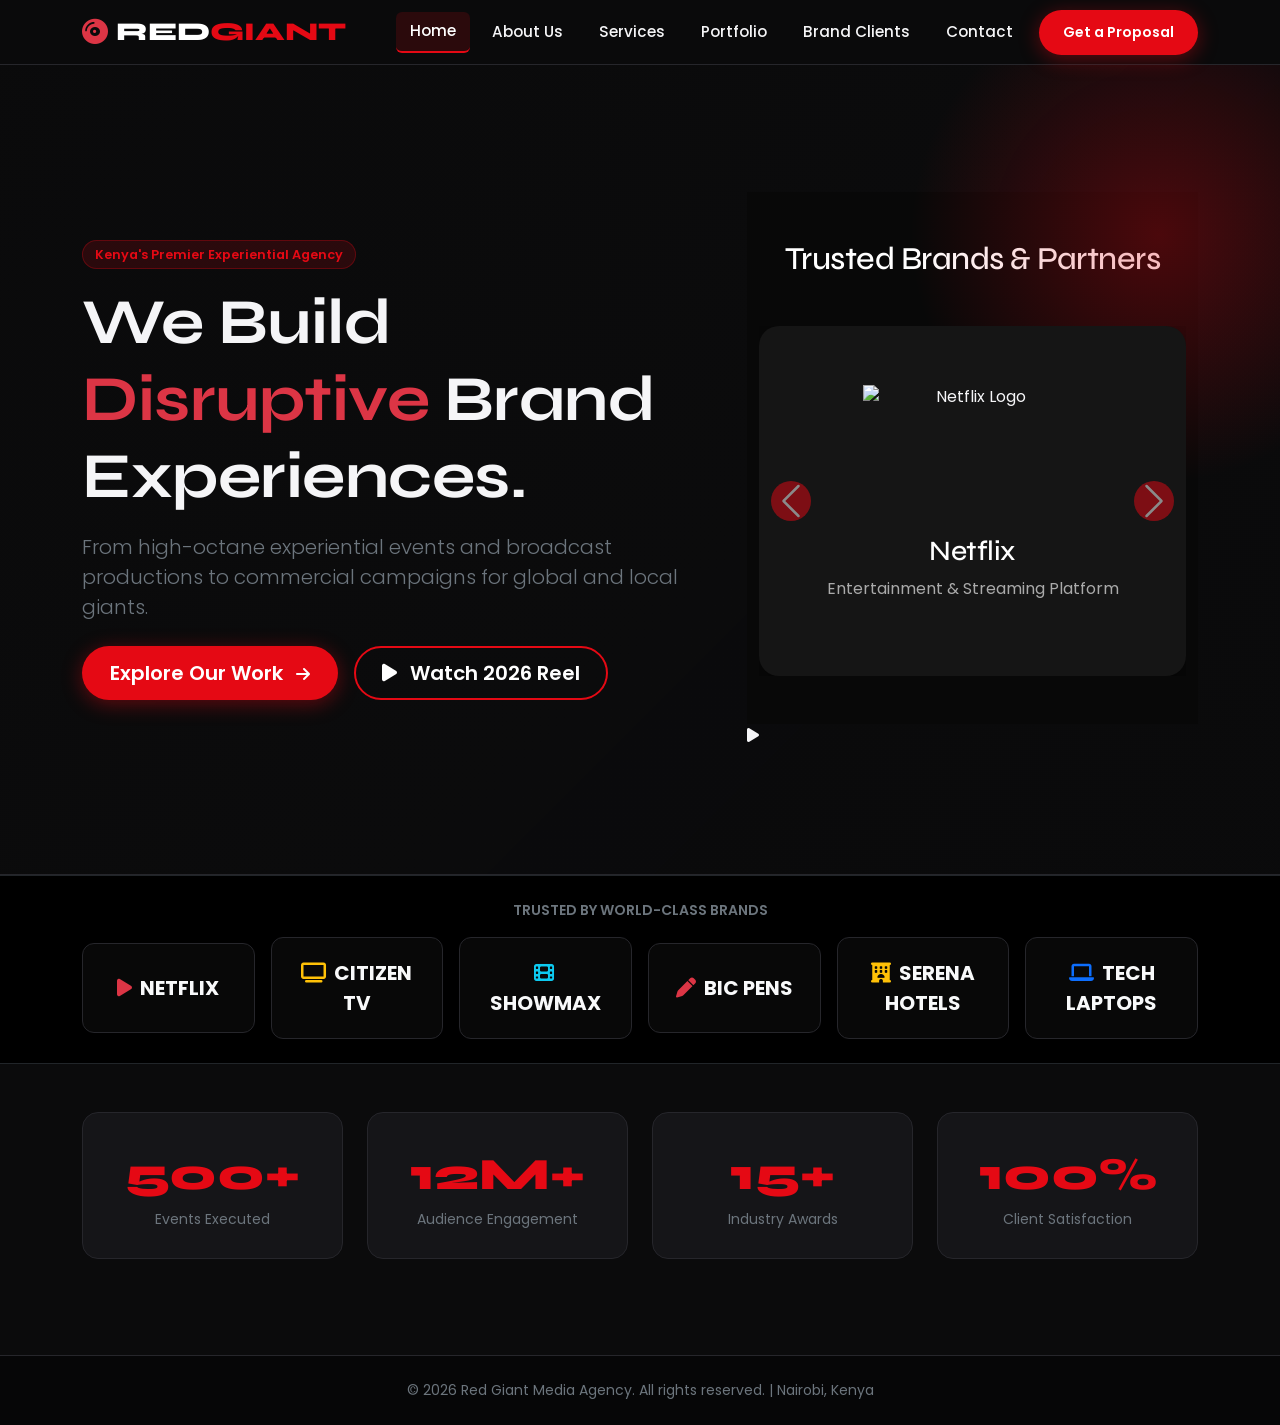
==== index.html @ ad421247 "first commit" ====
<!DOCTYPE html>
<html lang="en">
<head>
  <meta charset="UTF-8">
  <meta name="viewport" content="width=device-width, initial-scale=1.0">
  <title>Red Giant Media Agency | Experiential Marketing & Audio-Visual Production</title>
  
  <!-- Bootstrap 5 CSS -->
  <link href="https://cdn.jsdelivr.net/npm/bootstrap@5.3.2/dist/css/bootstrap.min.css" rel="stylesheet">
  <!-- FontAwesome Icons -->
  <link rel="stylesheet" href="https://cdnjs.cloudflare.com/ajax/libs/font-awesome/6.4.0/css/all.min.css">
  <!-- Google Fonts (Poppins & Syne) -->
  <link href="https://fonts.googleapis.com/css2?family=Poppins:wght@300;400;500;600;700;800&family=Syne:wght@700;800&display=swap" rel="stylesheet">
<link rel="stylesheet" href="style.css">
  
</head>
<body>

  <!-- NAVIGATION BAR -->
  <nav class="navbar navbar-expand-lg sticky-top">
    <div class="container">
      <a class="navbar-brand d-flex align-items-center" onclick="navigateTo('home')">
        <i class="fa-solid fa-compact-disc text-danger me-2 fa-spin-pulse"></i>
        RED <span>GIANT</span>
      </a>
      
      <button class="navbar-toggler text-white border-0" type="button" data-bs-toggle="collapse" data-bs-target="#navMenu">
        <i class="fa-solid fa-bars-staggered text-light fs-3"></i>
      </button>

      <div class="collapse navbar-collapse" id="navMenu">
        <ul class="navbar-nav ms-auto mb-2 mb-lg-0 align-items-lg-center">
          <li class="nav-item"><a class="nav-link active" id="nav-home" onclick="navigateTo('home')">Home</a></li>
          <li class="nav-item"><a class="nav-link" id="nav-about" onclick="navigateTo('about')">About Us</a></li>
          <li class="nav-item"><a class="nav-link" id="nav-services" onclick="navigateTo('services')">Services</a></li>
          <li class="nav-item"><a class="nav-link" id="nav-portfolio" onclick="navigateTo('portfolio')">Portfolio</a></li>
          <li class="nav-item"><a class="nav-link" id="nav-clients" onclick="navigateTo('clients')">Brand Clients</a></li>
          <li class="nav-item"><a class="nav-link" id="nav-contact" onclick="navigateTo('contact')">Contact</a></li>
          <li class="nav-item ms-lg-2 mt-2 mt-lg-0">
            <button class="btn btn-red btn-sm px-4" onclick="navigateTo('contact')">Get a Proposal</button>
          </li>
        </ul>
      </div>
    </div>
  </nav>

  <!-- ========================================================================= -->
  <!-- PAGE 1: HOME / LANDING PAGE -->
  <!-- ========================================================================= -->
  <section id="page-home" class="page-content active">
    <!-- Hero Section -->
    <div class="hero-section">
      <div class="hero-glow"></div>
      <div class="container py-5">
        <div class="row align-items-center gy-5">
          <div class="col-lg-7">
            <span class="brand-badge mb-3 d-inline-block">Kenya's Premier Experiential Agency</span>
            <h1 class="display-3 fw-bold mb-3">We Build <span class="text-danger">Disruptive</span> Brand Experiences.</h1>
            <p class="lead text-secondary mb-4 pe-lg-4">
              From high-octane experiential events and broadcast productions to commercial campaigns for global and local giants.
            </p>
            <div class="d-flex flex-wrap gap-3">
              <button class="btn btn-red btn-lg" onclick="navigateTo('portfolio')">
                Explore Our Work <i class="fa-solid fa-arrow-right ms-2 fs-6"></i>
              </button>
              <button class="btn btn-outline-red btn-lg" onclick="navigateTo('vault')">
                <i class="fa-solid fa-play me-2"></i> Watch 2026 Reel
              </button>
            </div>
          </div>
          
          <div class="col-lg-5">
           
<!-- Trusted Brands Carousel -->

<section class="brands-section py-5">

<div class="container">

<h2 class="text-center text-white mb-5">
Trusted Brands & Partners
</h2>


<div id="brandCarousel" 
class="carousel slide"
data-bs-ride="carousel">


<div class="carousel-inner">



<!-- Netflix -->

<div class="carousel-item active">


<div class="brand-card">

<img src="https://upload.wikimedia.org/wikipedia/commons/0/08/Netflix_2015_logo.svg"
alt="Netflix Logo">


<h4>
Netflix
</h4>


<p>
Entertainment & Streaming Platform
</p>


</div>


</div>





<!-- Citizen TV -->

<div class="carousel-item">


<div class="brand-card">


<img src="images/citizen.jpg"
alt="Citizen TV Logo">


<h4>
Citizen TV
</h4>


<p>
Kenya's Leading Television Network
</p>


</div>


</div>





<!-- BIC -->


<div class="carousel-item">


<div class="brand-card">


<img src="images/bic pen.jpg"
alt="BIC Pens Logo">


<h4>
BIC Pens
</h4>


<p>
Writing Instruments & Innovation
</p>


</div>


</div>






<!-- Serena Hotels -->


<div class="carousel-item">


<div class="brand-card">


<img src="images/serena hotel.jpg"
alt="Serena Hotels">


<h4>
Serena Hotels
</h4>


<p>
Luxury Hospitality Experience
</p>


</div>


</div>






<!-- Showmax -->


<div class="carousel-item">


<div class="brand-card">


<img src="images/showmax.jpg"
alt="Showmax Logo">


<h4>
Showmax
</h4>


<p>
Streaming Entertainment Service
</p>


</div>


</div>







<!-- Tech Laptop -->


<div class="carousel-item">


<div class="brand-card">


<img src="https://images.unsplash.com/photo-1496181133206-80ce9b88a853?w=800"
alt="Technology Laptop">


<h4>
Tech Laptops
</h4>


<p>
Modern Computing Solutions
</p>


</div>


</div>



</div>





<!-- Controls -->


<button class="carousel-control-prev"
type="button"
data-bs-target="#brandCarousel"
data-bs-slide="prev">


<span class="carousel-control-prev-icon"></span>

</button>



<button class="carousel-control-next"
type="button"
data-bs-target="#brandCarousel"
data-bs-slide="next">


<span class="carousel-control-next-icon"></span>

</button>



</div>


</div>


</section>

             
                <i class="fa-solid fa-play"></i>
              </div>
            </div>
          </div>
        </div>
      </div>
    </div>

    <!-- Client Ticker -->
    <div class="py-4 border-bottom border-top border-dark bg-black">
      <div class="container text-center">
        <p class="text-uppercase small text-secondary fw-semibold mb-3">Trusted by World-Class Brands</p>
        <div class="row row-cols-2 row-cols-md-3 row-cols-lg-6 g-3 align-items-center">
          <div class="col"><div class="brand-logo-card"><strong class="fs-5 text-light"><i class="fa-solid fa-play text-danger me-1"></i> NETFLIX</strong></div></div>
          <div class="col"><div class="brand-logo-card"><strong class="fs-5 text-light"><i class="fa-solid fa-tv text-warning me-1"></i> CITIZEN TV</strong></div></div>
          <div class="col"><div class="brand-logo-card"><strong class="fs-5 text-light"><i class="fa-solid fa-film text-info me-1"></i> SHOWMAX</strong></div></div>
          <div class="col"><div class="brand-logo-card"><strong class="fs-5 text-light"><i class="fa-solid fa-pen text-danger me-1"></i> BIC PENS</strong></div></div>
          <div class="col"><div class="brand-logo-card"><strong class="fs-5 text-light"><i class="fa-solid fa-hotel text-warning me-1"></i> SERENA HOTELS</strong></div></div>
          <div class="col"><div class="brand-logo-card"><strong class="fs-5 text-light"><i class="fa-solid fa-laptop text-primary me-1"></i> TECH LAPTOPS</strong></div></div>
        </div>
      </div>
    </div>

    <!-- Stats & Highlight -->
    <div class="container py-5">
      <div class="row g-4 text-center">
        <div class="col-6 col-md-3">
          <div class="custom-card">
            <div class="stat-number">500+</div>
            <div class="text-secondary small">Events Executed</div>
          </div>
        </div>
        <div class="col-6 col-md-3">
          <div class="custom-card">
            <div class="stat-number">12M+</div>
            <div class="text-secondary small">Audience Engagement</div>
          </div>
        </div>
        <div class="col-6 col-md-3">
          <div class="custom-card">
            <div class="stat-number">15+</div>
            <div class="text-secondary small">Industry Awards</div>
          </div>
        </div>
        <div class="col-6 col-md-3">
          <div class="custom-card">
            <div class="stat-number">100%</div>
            <div class="text-secondary small">Client Satisfaction</div>
          </div>
        </div>
      </div>
    </div>
  </section>

  <!-- ========================================================================= -->
  <!-- PAGE 2: ABOUT US -->
  <!-- ========================================================================= -->
  <section id="page-about" class="page-content container py-5">
    <div class="row mb-5 align-items-center">
      <div class="col-lg-6">
        <span class="brand-badge mb-2">Our Identity</span>
        <h2 class="display-5 fw-bold mb-3">Redefining Media & Experiential Marketing</h2>
        <p class="text-secondary">
          Red Giant Media Agency is Nairobi's premier full-service experiential, audio-visual, and brand engagement powerhouse. Founded on raw creativity and technical perfection, we bring corporate visions to life through memorable events, award-winning video production, and high-conversion activations.
        </p>
        <p class="text-secondary">
          We pride ourselves on culture-centric storytelling, cutting-edge gear, and an unmatched execution record across East Africa and beyond.
        </p>
      </div>
      <div class="col-lg-6">
        <div class="card-img-wrapper shadow-lg">
          <img src="https://images.unsplash.com/photo-1531482615713-2afd69097998?q=80&w=1200&auto=format&fit=crop" alt="Red Giant Team Strategy Session">
        </div>
      </div>
    </div>

    <!-- Leadership Team -->
    <div class="mb-5">
      <h3 class="fw-bold mb-4 text-center">Creative Leadership</h3>
      <div class="row g-4">
        <div class="col-md-4">
          <div class="custom-card text-center">
            <div class="card-img-wrapper mb-3" style="aspect-ratio:1/1;">
              <img src="https://images.unsplash.com/photo-1573496359142-b8d87734a5a2?q=80&w=800&auto=format&fit=crop" alt="Creative Director">
            </div>
            <h5 class="fw-bold mb-1">Amina Ochieng</h5>
            <p class="text-danger small mb-2">Managing & Creative Director</p>
            <p class="text-secondary small">12+ years in experiential activations and major media strategy across Africa.</p>
          </div>
        </div>
        <div class="col-md-4">
          <div class="custom-card text-center">
            <div class="card-img-wrapper mb-3" style="aspect-ratio:1/1;">
              <img src="https://images.unsplash.com/photo-1507003211169-0a1dd7228f2d?q=80&w=800&auto=format&fit=crop" alt="Head of Production">
            </div>
            <h5 class="fw-bold mb-1">Kwame Mensah</h5>
            <p class="text-danger small mb-2">Head of Audio-Visual Production</p>
            <p class="text-secondary small">Award-winning Director of Photography specializing in commercials and TV series.</p>
          </div>
        </div>
        <div class="col-md-4">
          <div class="custom-card text-center">
            <div class="card-img-wrapper mb-3" style="aspect-ratio:1/1;">
              <img src="https://images.unsplash.com/photo-1580894732413-a70d2a80cf3b?q=80&w=800&auto=format&fit=crop" alt="Events Operations Lead">
            </div>
            <h5 class="fw-bold mb-1">Zuri Kamau</h5>
            <p class="text-danger small mb-2">Experiential & Events Operations Lead</p>
            <p class="text-secondary small">Mastermind behind large-scale stadium expos and high-profile luxury brand galas.</p>
          </div>
        </div>
      </div>
    </div>
  </section>

  <!-- ========================================================================= -->
  <!-- PAGE 3: SERVICES -->
  <!-- ========================================================================= -->
  <section id="page-services" class="page-content container py-5">
    <div class="text-center mb-5">
      <span class="brand-badge mb-2">What We Do Best</span>
      <h2 class="display-5 fw-bold">Our Core Capabilities</h2>
      <p class="text-secondary max-w-600 mx-auto">End-to-end media and marketing solutions tailored for high-stakes brand growth.</p>
    </div>

    <div class="row g-4">
      <div class="col-md-6 col-lg-4">
        <div class="custom-card">
          <div class="text-danger fs-1 mb-3"><i class="fa-solid fa-bullhorn"></i></div>
          <h4 class="fw-bold mb-3">Experiential Marketing</h4>
          <p class="text-secondary small">Roadshows, mall pop-ups, bar activations, and disruptive street campaigns that create instant brand lovers.</p>
        </div>
      </div>
      <div class="col-md-6 col-lg-4">
        <div class="custom-card">
          <div class="text-danger fs-1 mb-3"><i class="fa-solid fa-video"></i></div>
          <h4 class="fw-bold mb-3">Film & TV Production</h4>
          <p class="text-secondary small">Full RED 8K camera workflow, aerial drone filming, documentaries, and high-impact TV commercials.</p>
        </div>
      </div>
      <div class="col-md-6 col-lg-4">
        <div class="custom-card">
          <div class="text-danger fs-1 mb-3"><i class="fa-solid fa-calendar-star"></i></div>
          <h4 class="fw-bold mb-3">Corporate Events & Expos</h4>
          <p class="text-secondary small">End-to-end planning, stage design, audiovisual engineering, lighting, and VIP management for summits.</p>
        </div>
      </div>
      <div class="col-md-6 col-lg-4">
        <div class="custom-card">
          <div class="text-danger fs-1 mb-3"><i class="fa-solid fa-laptop-code"></i></div>
          <h4 class="fw-bold mb-3">Tech & Hardware Product Launches</h4>
          <p class="text-secondary small">Keynotes, interactive tech booths, live streaming setup, and demo stations for laptop & consumer electronics brands.</p>
        </div>
      </div>
      <div class="col-md-6 col-lg-4">
        <div class="custom-card">
          <div class="text-danger fs-1 mb-3"><i class="fa-solid fa-hotel"></i></div>
          <h4 class="fw-bold mb-3">Hospitality & Tourism Content</h4>
          <p class="text-secondary small">Cinematic hotel walkthroughs, gourmet culinary video shoots, and lifestyle photography for resort brands.</p>
        </div>
      </div>
      <div class="col-md-6 col-lg-4">
        <div class="custom-card">
          <div class="text-danger fs-1 mb-3"><i class="fa-solid fa-microphone-lines"></i></div>
          <h4 class="fw-bold mb-3">Sound & Podcast Studio</h4>
          <p class="text-secondary small">Acoustically tuned sound stages for podcasts, voiceovers, radio jingles, and broadcast audio mixing.</p>
        </div>
      </div>
    </div>
  </section>

  <!-- ========================================================================= -->
  <!-- PAGE 4: PORTFOLIO & CASE STUDIES -->
  <!-- ========================================================================= -->
  <section id="page-portfolio" class="page-content container py-5">
    <div class="text-center mb-5">
      <span class="brand-badge mb-2">Our Work</span>
      <h2 class="display-5 fw-bold">Featured Case Studies</h2>
      <p class="text-secondary">Selected campaigns produced for market leaders.</p>
    </div>

    <div class="row g-4">
      <div class="col-md-6 col-lg-4">
        <div class="custom-card">
          <div class="card-img-wrapper mb-3">
            <img src="https://images.unsplash.com/photo-1522869635100-9f4c5e86aa37?q=80&w=800&auto=format&fit=crop" alt="Netflix African Original Launch">
          </div>
          <span class="brand-badge mb-2 d-inline-block">Netflix</span>
          <h5 class="fw-bold">African Original Premiere</h5>
          <p class="text-secondary small">Red carpet execution, talent interviews, and experiential fan zone setup in Nairobi.</p>
        </div>
      </div>

      <div class="col-md-6 col-lg-4">
        <div class="custom-card">
          <div class="card-img-wrapper mb-3">
            <img src="https://images.unsplash.com/photo-1598899134739-24c46f58b8c0?q=80&w=800&auto=format&fit=crop" alt="Citizen TV Studio Design">
          </div>
          <span class="brand-badge mb-2 d-inline-block">Citizen TV</span>
          <h5 class="fw-bold">Prime Time Broadcast Production</h5>
          <p class="text-secondary small">Special election coverage AV production setup and lighting design.</p>
        </div>
      </div>

      <div class="col-md-6 col-lg-4">
        <div class="custom-card">
          <div class="card-img-wrapper mb-3">
            <img src="https://images.unsplash.com/photo-1517245386807-bb43f82c33c4?q=80&w=800&auto=format&fit=crop" alt="Showmax Drama Series">
          </div>
          <span class="brand-badge mb-2 d-inline-block">Showmax</span>
          <h5 class="fw-bold">Drama Series Commercial Trailer</h5>
          <p class="text-secondary small">End-to-end filming, sound design, and color grading for streaming launch campaign.</p>
        </div>
      </div>

      <div class="col-md-6 col-lg-4">
        <div class="custom-card">
          <div class="card-img-wrapper mb-3">
            <img src="https://images.unsplash.com/photo-1583485088034-697b5bc54ccd?q=80&w=800&auto=format&fit=crop" alt="BIC Biro Campus Activation">
          </div>
          <span class="brand-badge mb-2 d-inline-block">BIC Biro Pens</span>
          <h5 class="fw-bold">National Campus Tour Activation</h5>
          <p class="text-secondary small">Interactive art contest and experiential roadshow across 15 university campuses.</p>
        </div>
      </div>

      <div class="col-md-6 col-lg-4">
        <div class="custom-card">
          <div class="card-img-wrapper mb-3">
            <img src="https://images.unsplash.com/photo-1566073771259-6a8506099945?q=80&w=800&auto=format&fit=crop" alt="Grand Hotel Launch">
          </div>
          <span class="brand-badge mb-2 d-inline-block">Serena & Luxury Hotels</span>
          <h5 class="fw-bold">Resort & Culinary Showcase</h5>
          <p class="text-secondary small">High-end video commercial and VR hotel walk-through for international tour guests.</p>
        </div>
      </div>

      <div class="col-md-6 col-lg-4">
        <div class="custom-card">
          <div class="card-img-wrapper mb-3">
            <img src="https://images.unsplash.com/photo-1525547719571-a2d4ac8945e2?q=80&w=800&auto=format&fit=crop" alt="Laptop Brand Launch">
          </div>
          <span class="brand-badge mb-2 d-inline-block">Pro Laptop Series</span>
          <h5 class="fw-bold">Next-Gen Laptop Launch Expo</h5>
          <p class="text-secondary small">Product unveiling keynote, creator interactive station, and influencer media campaign.</p>
        </div>
      </div>
    </div>
  </section>

  <!-- ========================================================================= -->
  <!-- PAGE 5: BRAND CLIENTS & PARTNERSHIPS -->
  <!-- ========================================================================= -->
  <section id="page-clients" class="page-content container py-5">
    <div class="text-center mb-5">
      <span class="brand-badge mb-2">Our Network</span>
      <h2 class="display-5 fw-bold">Brand Partners & Clients</h2>
      <p class="text-secondary">We collaborate with global streaming giants, top broadcasters, consumer goods, tech, and luxury brands.</p>
    </div>

    <div class="row g-4">
      <!-- Netflix -->
      <div class="col-md-6">
        <div class="custom-card d-flex align-items-center gap-4">
          <div class="text-danger fs-1"><i class="fa-solid fa-play"></i></div>
          <div>
            <h4 class="fw-bold mb-1">Netflix Africa</h4>
            <p class="text-danger small mb-2">Entertainment & Streaming</p>
            <p class="text-secondary small m-0">Experiential premiere events, cast junkets, and outdoor promotional installations.</p>
          </div>
        </div>
      </div>

      <!-- Citizen TV -->
      <div class="col-md-6">
        <div class="custom-card d-flex align-items-center gap-4">
          <div class="text-warning fs-1"><i class="fa-solid fa-tv"></i></div>
          <div>
            <h4 class="fw-bold mb-1">Citizen TV</h4>
            <p class="text-warning small mb-2">National Broadcasting</p>
            <p class="text-secondary small m-0">Joint television commercial production, live stage rigs, and media co-sponsorships.</p>
          </div>
        </div>
      </div>

      <!-- Showmax -->
      <div class="col-md-6">
        <div class="custom-card d-flex align-items-center gap-4">
          <div class="text-info fs-1"><i class="fa-solid fa-film"></i></div>
          <div>
            <h4 class="fw-bold mb-1">Showmax</h4>
            <p class="text-info small mb-2">Video On Demand</p>
            <p class="text-secondary small m-0">Original series marketing campaigns, pop-up cinema activations, and digital teasers.</p>
          </div>
        </div>
      </div>

      <!-- BIC Biro Pens -->
      <div class="col-md-6">
        <div class="custom-card d-flex align-items-center gap-4">
          <div class="text-danger fs-1"><i class="fa-solid fa-pen-nib"></i></div>
          <div>
            <h4 class="fw-bold mb-1">BIC Biro Pens</h4>
            <p class="text-danger small mb-2">FMCG & Stationery</p>
            <p class="text-secondary small m-0">Nationwide roadshows, back-to-school consumer activations, and retail store displays.</p>
          </div>
        </div>
      </div>

      <!-- Luxury Hotels -->
      <div class="col-md-6">
        <div class="custom-card d-flex align-items-center gap-4">
          <div class="text-warning fs-1"><i class="fa-solid fa-hotel"></i></div>
          <div>
            <h4 class="fw-bold mb-1">Serena & Luxury Hotel Group</h4>
            <p class="text-warning small mb-2">Hospitality & Tourism</p>
            <p class="text-secondary small m-0">Commercial video production, drone resort photography, and annual gala management.</p>
          </div>
        </div>
      </div>

      <!-- Laptop & Tech Retailer -->
      <div class="col-md-6">
        <div class="custom-card d-flex align-items-center gap-4">
          <div class="text-primary fs-1"><i class="fa-solid fa-laptop"></i></div>
          <div>
            <h4 class="fw-bold mb-1">Apex Tech & Laptop Corp</h4>
            <p class="text-primary small mb-2">Consumer Electronics</p>
            <p class="text-secondary small m-0">Hardware launch expos, creator video reviews, and e-sports arena event production.</p>
          </div>
        </div>
      </div>
    </div>
  </section>



  <!-- ========================================================================= -->
  <!-- PAGE 7: CONTACT US -->
  <!-- ========================================================================= -->
  <section id="page-contact" class="page-content container py-5">
    <div class="row g-5">
      <div class="col-lg-5">
        <span class="brand-badge mb-2">Get In Touch</span>
        <h2 class="display-5 fw-bold mb-4">Let's Create Something Extraordinary</h2>
        <p class="text-secondary mb-4">
          Ready to elevate your brand event, launch a nation-wide activation, or film your next commercial? Reach out to our expert production team.
        </p>

        <div class="d-flex align-items-center gap-3 mb-3">
          <div class="text-danger fs-4"><i class="fa-solid fa-location-dot"></i></div>
          <div>
            <h6 class="fw-bold m-0">Headquarters</h6>
            <small class="text-secondary">FCB Mihrab Tower, Kilimani, Nairobi, Kenya</small>
          </div>
        </div>

        <div class="d-flex align-items-center gap-3 mb-3">
          <div class="text-danger fs-4"><i class="fa-solid fa-phone"></i></div>
          <div>
            <h6 class="fw-bold m-0">Direct Line</h6>
            <small class="text-secondary">+254 742157509</small>
          </div>
        </div>

        <div class="d-flex align-items-center gap-3 mb-3">
          <div class="text-danger fs-4"><i class="fa-solid fa-envelope"></i></div>
          <div>
            <h6 class="fw-bold m-0">Email Inquiry</h6>
            <small class="text-secondary">hey@redgiant.co.ke</small>
          </div>
        </div>
      </div>

      <div class="col-lg-7">
        <div class="custom-card">
          <h4 class="fw-bold mb-4"><i class="fa-solid fa-paper-plane text-danger me-2"></i> Request a Proposal</h4>
          <form id="contactForm" onsubmit="handleFormSubmit(event)">
            <div class="row g-3">
              <div class="col-md-6">
                <label class="form-label small text-secondary">Your Name</label>
                <input type="text" class="form-control bg-dark text-white border-secondary" required placeholder="e.g. Sarah Kimani">
              </div>
              <div class="col-md-6">
                <label class="form-label small text-secondary">Email Address</label>
                <input type="email" class="form-control bg-dark text-white border-secondary" required placeholder="sarah@company.com">
              </div>
              <div class="col-md-6">
                <label class="form-label small text-secondary">Company / Brand</label>
                <input type="text" class="form-control bg-dark text-white border-secondary" placeholder="e.g. Netflix / BIC / Hotel Group">
              </div>
              <div class="col-md-6">
                <label class="form-label small text-secondary">Service Required</label>
                <select class="form-select bg-dark text-white border-secondary">
                  <option selected>Experiential Marketing</option>
                  <option>Film & Commercial Production</option>
                  <option>Event Management & Expo</option>
                  <option>Hardware/Laptop Launch</option>
                </select>
              </div>
              <div class="col-12">
                <label class="form-label small text-secondary">Project Details</label>
                <textarea class="form-control bg-dark text-white border-secondary" rows="4" required placeholder="Tell us about your event vision, dates, and budget goals..."></textarea>
              </div>
              <div class="col-12 mt-4">
                <button type="submit" class="btn btn-red w-100 py-3">Submit Inquiry</button>
              </div>
            </div>
          </form>
        </div>
      </div>
    </div>
  </section>

  <!-- VIDEO MODAL PLAYER -->
  <div class="modal fade" id="videoModal" tabindex="-1" aria-hidden="true">
    <div class="modal-dialog modal-dialog-centered modal-lg">
      <div class="modal-content bg-black border border-secondary">
        <div class="modal-header border-0">
          <button type="button" class="btn-close btn-close-white" data-bs-dismiss="modal" aria-label="Close"></button>
        </div>
        <div class="modal-body p-0">
          <div class="ratio ratio-16x9">
            <iframe id="videoIframe" src="" allowfullscreen allow="autoplay"></iframe>
          </div>
        </div>
      </div>
    </div>
  </div>

  <!-- FOOTER -->
  <footer class="py-4 mt-5">
    <div class="container text-center">
      <p class="m-0 small text-secondary">
        &copy; 2026 Red Giant Media Agency. All rights reserved. | Nairobi, Kenya
      </p>
    </div>
  </footer>

  <!-- Bootstrap 5 Bundle JS -->
  <script src="https://cdn.jsdelivr.net/npm/bootstrap@5.3.2/dist/js/bootstrap.bundle.min.js"></script>

  <!-- SPA Navigation & Video Script -->
  <script>
    // Navigation controller for 7 pages
    function navigateTo(pageId) {
      // Hide all pages
      document.querySelectorAll('.page-content').forEach(el => el.classList.remove('active'));
      // Deactivate all nav items
      document.querySelectorAll('.nav-link').forEach(el => el.classList.remove('active'));
      
      // Show selected page
      const targetPage = document.getElementById(`page-${pageId}`);
      if (targetPage) {
        targetPage.classList.add('active');
      }

      // Highlight corresponding navbar tab
      const targetNav = document.getElementById(`nav-${pageId}`);
      if (targetNav) {
        targetNav.classList.add('active');
      }

      // Smooth scroll to top
      window.scrollTo({ top: 0, behavior: 'smooth' });

      // Close mobile collapsed navbar
      const navCollapse = document.getElementById('navMenu');
      if (navCollapse && navCollapse.classList.contains('show')) {
        const bsCollapse = new bootstrap.Collapse(navCollapse);
        bsCollapse.hide();
      }
    }

    // Video Modal Handler
    function openVideoModal(videoUrl) {
      const modal = new bootstrap.Modal(document.getElementById('videoModal'));
      document.getElementById('videoIframe').src = videoUrl;
      modal.show();

      // Reset iframe source on modal close
      document.getElementById('videoModal').addEventListener('hidden.bs.modal', function () {
        document.getElementById('videoIframe').src = '';
      });
    }

    // Form submission handler
    function handleFormSubmit(event) {
      event.preventDefault();
      alert('Thank you for contacting Red Giant Media Agency! Our team will reach out within 2 hours.');
      event.target.reset();
    }
  </script>
</body>
</html>
---- style.css ----
:root {
      --primary-red: #E50914;
      --dark-red: #990000;
      --accent-gold: #FFC107;
      --bg-black: #0B0B0C;
      --bg-card: #151518;
      --text-main: #F5F5F7;
      --text-muted: #A1A1A6;
      --border-color: #26262B;
    }

    body {
      background-color: var(--bg-black);
      color: var(--text-main);
      font-family: 'Poppins', sans-serif;
      overflow-x: hidden;
    }

    h1, h2, h3, h4, .font-heading {
      font-family: 'Syne', sans-serif;
      letter-spacing: -0.5px;
    }

    /* Navbar Customization */
    .navbar {
      background: rgba(11, 11, 12, 0.92);
      backdrop-filter: blur(15px);
      border-bottom: 1px solid var(--border-color);
      transition: all 0.3s ease;
    }

    .navbar-brand {
      font-family: 'Syne', sans-serif;
      font-weight: 800;
      font-size: 1.6rem;
      color: #FFF !important;
    }

    .navbar-brand span {
      color: var(--primary-red);
    }

    .nav-link {
      color: var(--text-main) !important;
      font-weight: 500;
      font-size: 0.95rem;
      margin: 0 4px;
      padding: 8px 14px !important;
      border-radius: 6px;
      transition: all 0.2s ease-in-out;
      cursor: pointer;
    }

    .nav-link:hover, .nav-link.active {
      color: #FFF !important;
      background-color: rgba(229, 9, 20, 0.15);
      border-bottom: 2px solid var(--primary-red);
    }

    /* Red Giant Buttons */
    .btn-red {
      background-color: var(--primary-red);
      color: #FFF;
      font-weight: 600;
      padding: 12px 28px;
      border-radius: 50px;
      border: none;
      transition: all 0.3s ease;
      box-shadow: 0 4px 20px rgba(229, 9, 20, 0.4);
    }

    .btn-red:hover {
      background-color: #B30009;
      color: #FFF;
      transform: translateY(-2px);
      box-shadow: 0 6px 25px rgba(229, 9, 20, 0.6);
    }

    .btn-outline-red {
      border: 2px solid var(--primary-red);
      color: #FFF;
      font-weight: 600;
      padding: 10px 26px;
      border-radius: 50px;
      background: transparent;
      transition: all 0.3s ease;
    }

    .btn-outline-red:hover {
      background: var(--primary-red);
      color: #FFF;
      transform: translateY(-2px);
    }

    /* Hero Section UX */
    .hero-section {
      position: relative;
      min-height: 90vh;
      display: flex;
      align-items: center;
      background: linear-gradient(135deg, rgba(11,11,12,0.85) 0%, rgba(11,11,12,0.95) 100%),
                  url('https://images.unsplash.com/photo-1516035069371-29a1b244cc32?q=80&w=1600&auto=format&fit=crop') center/cover no-repeat;
      border-bottom: 1px solid var(--border-color);
      overflow: hidden;
    }

    .hero-glow {
      position: absolute;
      top: -10%;
      right: -10%;
      width: 500px;
      height: 500px;
      background: radial-gradient(circle, rgba(229, 9, 20, 0.3) 0%, rgba(0,0,0,0) 70%);
      pointer-events: none;
    }

    /* Page Navigation System (7 Pages) */
    .page-content {
      display: none;
      animation: fadeIn 0.4s ease-in-out forwards;
    }

    .page-content.active {
      display: block;
    }

    @keyframes fadeIn {
      from { opacity: 0; transform: translateY(12px); }
      to { opacity: 1; transform: translateY(0); }
    }

    /* Cards & Containers */
    .custom-card {
      background: var(--bg-card);
      border: 1px solid var(--border-color);
      border-radius: 16px;
      padding: 28px;
      transition: all 0.3s ease;
      height: 100%;
    }

    .custom-card:hover {
      border-color: var(--primary-red);
      transform: translateY(-5px);
      box-shadow: 0 10px 30px rgba(0,0,0,0.5);
    }

    .card-img-wrapper {
      position: relative;
      overflow: hidden;
      border-radius: 12px;
      aspect-ratio: 16 / 9;
    }

    .card-img-wrapper img {
      width: 100%;
      height: 100%;
      object-fit: cover;
      transition: transform 0.5s ease;
    }

    .custom-card:hover .card-img-wrapper img {
      transform: scale(1.06);
    }

    /* Brand Logo Cloud */
    .brand-logo-card {
      background: rgba(255, 255, 255, 0.03);
      border: 1px solid var(--border-color);
      border-radius: 12px;
      padding: 20px;
      display: flex;
      align-items: center;
      justify-content: center;
      transition: all 0.3s ease;
      min-height: 90px;
    }

    .brand-logo-card:hover {
      background: rgba(229, 9, 20, 0.1);
      border-color: var(--primary-red);
    }

    .brand-badge {
      background: rgba(229, 9, 20, 0.15);
      color: var(--primary-red);
      border: 1px solid rgba(229, 9, 20, 0.3);
      padding: 4px 12px;
      border-radius: 20px;
      font-size: 0.8rem;
      font-weight: 600;
    }

    /* Video Vault Modal Frame */
    .video-thumbnail {
      position: relative;
      cursor: pointer;
      border-radius: 12px;
      overflow: hidden;
    }

    .play-btn {
      position: absolute;
      top: 50%;
      left: 50%;
      transform: translate(-50%, -50%);
      width: 65px;
      height: 65px;
      background: var(--primary-red);
      color: #FFF;
      border-radius: 50%;
      display: flex;
      align-items: center;
      justify-content: center;
      font-size: 1.5rem;
      box-shadow: 0 0 30px rgba(229, 9, 20, 0.8);
      transition: all 0.3s ease;
    }

    .video-thumbnail:hover .play-btn {
      transform: translate(-50%, -50%) scale(1.15);
    }

    /* Stats Counter */
    .stat-number {
      font-size: 2.8rem;
      font-weight: 800;
      color: var(--primary-red);
      font-family: 'Syne', sans-serif;
    }

    /* Custom Scrollbar */
    ::-webkit-scrollbar {
      width: 8px;
    }
    ::-webkit-scrollbar-track {
      background: var(--bg-black);
    }
    ::-webkit-scrollbar-thumb {
      background: #333;
      border-radius: 4px;
    }
    ::-webkit-scrollbar-thumb:hover {
      background: var(--primary-red);
    }

    footer {
      background: #060607;
      border-top: 1px solid var(--border-color);
      color: var(--text-muted);
    }

    /* BRAND CAROUSEL */


.brands-section{

background:#080808;

}


.brand-card{


background:#151515;

border-radius:20px;

padding:50px;

text-align:center;

min-height:350px;

display:flex;

flex-direction:column;

justify-content:center;

align-items:center;

box-shadow:
0 15px 40px rgba(0,0,0,.5);

transition:.4s;


}



.brand-card:hover{


transform:translateY(-10px);

box-shadow:
0 20px 50px rgba(255,0,0,.4);


}



.brand-card img{


width:220px;

height:120px;

object-fit:contain;

margin-bottom:30px;


}



.brand-card h4{


color:#fff;

font-size:28px;

}



.brand-card p{


color:#aaa;

font-size:16px;


}


.carousel-control-prev-icon,
.carousel-control-next-icon{


background-color:#e50914;

border-radius:50%;

padding:20px;


}
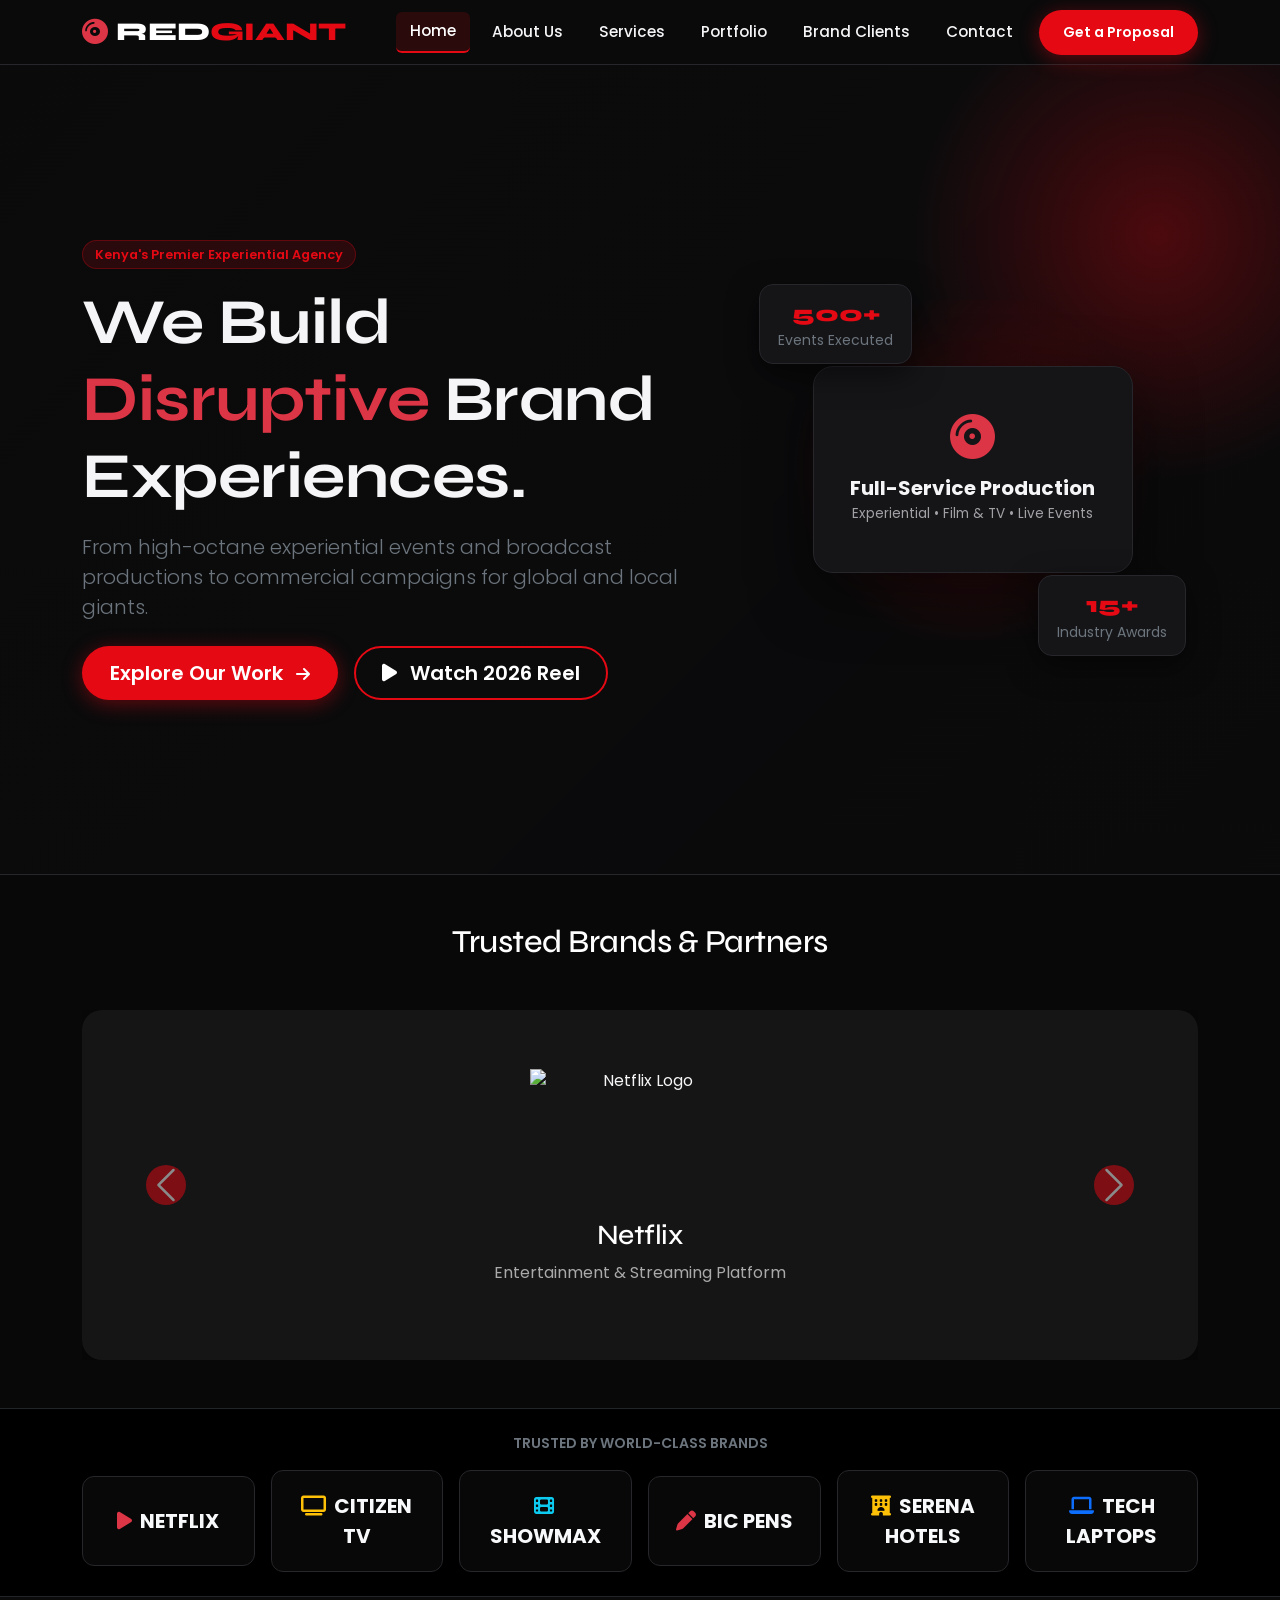
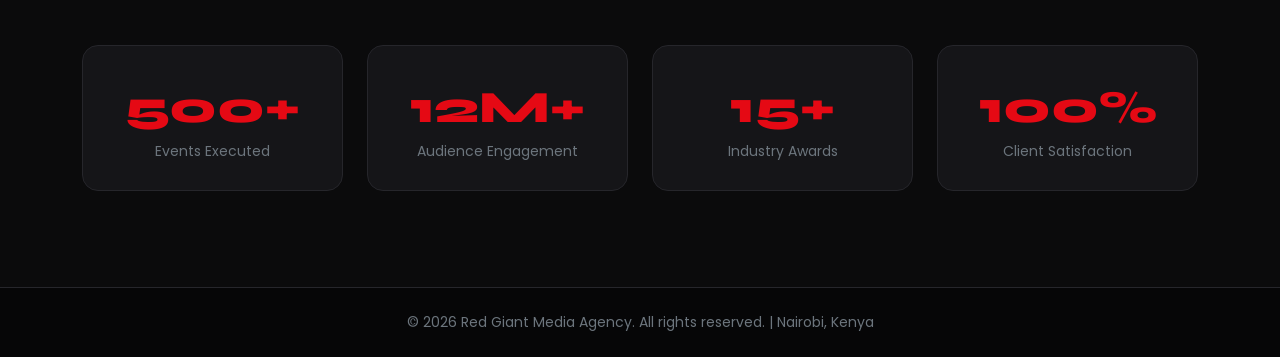
==== commit 2d01f2f3: "hero page improvements" ====
--- a/index.html
+++ b/index.html
@@ -4,7 +4,7 @@
   <meta charset="UTF-8">
   <meta name="viewport" content="width=device-width, initial-scale=1.0">
   <title>Red Giant Media Agency | Experiential Marketing & Audio-Visual Production</title>
-  
+
   <!-- Bootstrap 5 CSS -->
   <link href="https://cdn.jsdelivr.net/npm/bootstrap@5.3.2/dist/css/bootstrap.min.css" rel="stylesheet">
   <!-- FontAwesome Icons -->
@@ -12,7 +12,7 @@
   <!-- Google Fonts (Poppins & Syne) -->
   <link href="https://fonts.googleapis.com/css2?family=Poppins:wght@300;400;500;600;700;800&family=Syne:wght@700;800&display=swap" rel="stylesheet">
 <link rel="stylesheet" href="style.css">
-  
+
 </head>
 <body>
 
@@ -23,7 +23,7 @@
         <i class="fa-solid fa-compact-disc text-danger me-2 fa-spin-pulse"></i>
         RED <span>GIANT</span>
       </a>
-      
+
       <button class="navbar-toggler text-white border-0" type="button" data-bs-toggle="collapse" data-bs-target="#navMenu">
         <i class="fa-solid fa-bars-staggered text-light fs-3"></i>
       </button>
@@ -54,283 +54,117 @@
       <div class="container py-5">
         <div class="row align-items-center gy-5">
           <div class="col-lg-7">
-            <span class="brand-badge mb-3 d-inline-block">Kenya's Premier Experiential Agency</span>
-            <h1 class="display-3 fw-bold mb-3">We Build <span class="text-danger">Disruptive</span> Brand Experiences.</h1>
-            <p class="lead text-secondary mb-4 pe-lg-4">
+            <span class="brand-badge mb-3 d-inline-block hero-anim" style="animation-delay:.05s">Kenya's Premier Experiential Agency</span>
+            <h1 class="display-3 fw-bold mb-3 hero-anim" style="animation-delay:.15s">We Build <span class="text-danger hero-rotating-word" id="heroRotatingWord">Disruptive</span> Brand Experiences.</h1>
+            <p class="lead text-secondary mb-4 pe-lg-4 hero-anim" style="animation-delay:.25s">
               From high-octane experiential events and broadcast productions to commercial campaigns for global and local giants.
             </p>
-            <div class="d-flex flex-wrap gap-3">
+            <div class="d-flex flex-wrap gap-3 hero-anim" style="animation-delay:.35s">
               <button class="btn btn-red btn-lg" onclick="navigateTo('portfolio')">
                 Explore Our Work <i class="fa-solid fa-arrow-right ms-2 fs-6"></i>
               </button>
-              <button class="btn btn-outline-red btn-lg" onclick="navigateTo('vault')">
+              <!-- TODO: swap to openVideoModal('<official 2026 reel URL>') once the showreel is ready -->
+              <button class="btn btn-outline-red btn-lg" onclick="navigateTo('portfolio')">
                 <i class="fa-solid fa-play me-2"></i> Watch 2026 Reel
               </button>
             </div>
           </div>
-          
+
           <div class="col-lg-5">
-           
-<!-- Trusted Brands Carousel -->
-
-<section class="brands-section py-5">
-
-<div class="container">
-
-<h2 class="text-center text-white mb-5">
-Trusted Brands & Partners
-</h2>
-
-
-<div id="brandCarousel" 
-class="carousel slide"
-data-bs-ride="carousel">
-
-
-<div class="carousel-inner">
-
-
-
-<!-- Netflix -->
-
-<div class="carousel-item active">
-
-
-<div class="brand-card">
-
-<img src="https://upload.wikimedia.org/wikipedia/commons/0/08/Netflix_2015_logo.svg"
-alt="Netflix Logo">
-
-
-<h4>
-Netflix
-</h4>
-
-
-<p>
-Entertainment & Streaming Platform
-</p>
-
-
-</div>
-
-
-</div>
-
-
-
-
-
-<!-- Citizen TV -->
-
-<div class="carousel-item">
-
-
-<div class="brand-card">
-
-
-<img src="images/citizen.jpg"
-alt="Citizen TV Logo">
-
-
-<h4>
-Citizen TV
-</h4>
-
-
-<p>
-Kenya's Leading Television Network
-</p>
-
-
-</div>
-
-
-</div>
-
-
-
-
-
-<!-- BIC -->
-
-
-<div class="carousel-item">
-
-
-<div class="brand-card">
-
-
-<img src="images/bic pen.jpg"
-alt="BIC Pens Logo">
-
-
-<h4>
-BIC Pens
-</h4>
-
-
-<p>
-Writing Instruments & Innovation
-</p>
-
-
-</div>
-
-
-</div>
-
-
-
-
-
-
-<!-- Serena Hotels -->
-
-
-<div class="carousel-item">
-
-
-<div class="brand-card">
-
-
-<img src="images/serena hotel.jpg"
-alt="Serena Hotels">
-
-
-<h4>
-Serena Hotels
-</h4>
-
-
-<p>
-Luxury Hospitality Experience
-</p>
-
-
-</div>
-
-
-</div>
-
-
-
-
-
-
-<!-- Showmax -->
-
-
-<div class="carousel-item">
-
-
-<div class="brand-card">
-
-
-<img src="images/showmax.jpg"
-alt="Showmax Logo">
-
-
-<h4>
-Showmax
-</h4>
-
-
-<p>
-Streaming Entertainment Service
-</p>
-
-
-</div>
-
-
-</div>
-
-
-
-
-
-
-
-<!-- Tech Laptop -->
-
-
-<div class="carousel-item">
-
-
-<div class="brand-card">
-
-
-<img src="https://images.unsplash.com/photo-1496181133206-80ce9b88a853?w=800"
-alt="Technology Laptop">
-
-
-<h4>
-Tech Laptops
-</h4>
-
-
-<p>
-Modern Computing Solutions
-</p>
-
-
-</div>
-
-
-</div>
-
-
-
-</div>
-
-
-
-
-
-<!-- Controls -->
-
-
-<button class="carousel-control-prev"
-type="button"
-data-bs-target="#brandCarousel"
-data-bs-slide="prev">
-
-
-<span class="carousel-control-prev-icon"></span>
-
-</button>
-
-
-
-<button class="carousel-control-next"
-type="button"
-data-bs-target="#brandCarousel"
-data-bs-slide="next">
-
-
-<span class="carousel-control-next-icon"></span>
-
-</button>
-
-
-
-</div>
-
-
-</div>
-
-
-</section>
-
-             
-                <i class="fa-solid fa-play"></i>
-              </div>
-            </div>
-          </div>
-        </div>
-      </div>
-    </div>
+            <div class="hero-visual hero-anim" style="animation-delay:.3s">
+              <div class="hero-visual-glow"></div>
+              <div class="hero-visual-card">
+                <i class="fa-solid fa-compact-disc fa-spin-pulse text-danger"></i>
+                <h5 class="fw-bold mb-1">Full-Service Production</h5>
+                <p class="mb-0">Experiential &bull; Film &amp; TV &bull; Live Events</p>
+              </div>
+              <div class="hero-floating-badge hero-floating-badge-1">
+                <div class="stat-number-sm">500+</div>
+                <div class="small text-secondary">Events Executed</div>
+              </div>
+              <div class="hero-floating-badge hero-floating-badge-2">
+                <div class="stat-number-sm">15+</div>
+                <div class="small text-secondary">Industry Awards</div>
+              </div>
+            </div>
+          </div>
+        </div>
+      </div>
+    </div>
+
+    <!-- Trusted Brands Carousel -->
+    <section class="brands-section py-5">
+      <div class="container">
+        <h2 class="text-center text-white mb-5">Trusted Brands & Partners</h2>
+        <div id="brandCarousel" class="carousel slide" data-bs-ride="carousel">
+          <div class="carousel-inner">
+
+            <!-- Netflix -->
+            <div class="carousel-item active">
+              <div class="brand-card">
+                <img src="https://upload.wikimedia.org/wikipedia/commons/0/08/Netflix_2015_logo.svg" alt="Netflix Logo">
+                <h4>Netflix</h4>
+                <p>Entertainment & Streaming Platform</p>
+              </div>
+            </div>
+
+            <!-- Citizen TV -->
+            <div class="carousel-item">
+              <div class="brand-card">
+                <img src="images/citizen.jpg" alt="Citizen TV Logo">
+                <h4>Citizen TV</h4>
+                <p>Kenya's Leading Television Network</p>
+              </div>
+            </div>
+
+            <!-- BIC -->
+            <div class="carousel-item">
+              <div class="brand-card">
+                <img src="images/bic pen.jpg" alt="BIC Pens Logo">
+                <h4>BIC Pens</h4>
+                <p>Writing Instruments & Innovation</p>
+              </div>
+            </div>
+
+            <!-- Serena Hotels -->
+            <div class="carousel-item">
+              <div class="brand-card">
+                <img src="images/serena hotel.jpg" alt="Serena Hotels">
+                <h4>Serena Hotels</h4>
+                <p>Luxury Hospitality Experience</p>
+              </div>
+            </div>
+
+            <!-- Showmax -->
+            <div class="carousel-item">
+              <div class="brand-card">
+                <img src="images/showmax.jpg" alt="Showmax Logo">
+                <h4>Showmax</h4>
+                <p>Streaming Entertainment Service</p>
+              </div>
+            </div>
+
+            <!-- Tech Laptop -->
+            <div class="carousel-item">
+              <div class="brand-card">
+                <img src="https://images.unsplash.com/photo-1496181133206-80ce9b88a853?w=800" alt="Technology Laptop">
+                <h4>Tech Laptops</h4>
+                <p>Modern Computing Solutions</p>
+              </div>
+            </div>
+
+          </div>
+
+          <!-- Controls -->
+          <button class="carousel-control-prev" type="button" data-bs-target="#brandCarousel" data-bs-slide="prev">
+            <span class="carousel-control-prev-icon"></span>
+          </button>
+          <button class="carousel-control-next" type="button" data-bs-target="#brandCarousel" data-bs-slide="next">
+            <span class="carousel-control-next-icon"></span>
+          </button>
+        </div>
+      </div>
+    </section>
 
     <!-- Client Ticker -->
     <div class="py-4 border-bottom border-top border-dark bg-black">
@@ -409,7 +243,7 @@
             <div class="card-img-wrapper mb-3" style="aspect-ratio:1/1;">
               <img src="https://images.unsplash.com/photo-1573496359142-b8d87734a5a2?q=80&w=800&auto=format&fit=crop" alt="Creative Director">
             </div>
-            <h5 class="fw-bold mb-1">Amina Ochieng</h5>
+            <h5 class="fw-bold mb-1">Amina Abdi</h5>
             <p class="text-danger small mb-2">Managing & Creative Director</p>
             <p class="text-secondary small">12+ years in experiential activations and major media strategy across Africa.</p>
           </div>
@@ -427,7 +261,7 @@
         <div class="col-md-4">
           <div class="custom-card text-center">
             <div class="card-img-wrapper mb-3" style="aspect-ratio:1/1;">
-              <img src="https://images.unsplash.com/photo-1580894732413-a70d2a80cf3b?q=80&w=800&auto=format&fit=crop" alt="Events Operations Lead">
+              <img src="images/zuri kamau.webp" alt="Events Operations Lead">
             </div>
             <h5 class="fw-bold mb-1">Zuri Kamau</h5>
             <p class="text-danger small mb-2">Experiential & Events Operations Lead</p>
@@ -773,7 +607,7 @@
       document.querySelectorAll('.page-content').forEach(el => el.classList.remove('active'));
       // Deactivate all nav items
       document.querySelectorAll('.nav-link').forEach(el => el.classList.remove('active'));
-      
+
       // Show selected page
       const targetPage = document.getElementById(`page-${pageId}`);
       if (targetPage) {
@@ -816,5 +650,8 @@
       event.target.reset();
     }
   </script>
+
+  <!-- Hero Enhancements (rotating headline word) -->
+  <script src="script.js"></script>
 </body>
-</html>+</html>
--- a/style.css
+++ b/style.css
@@ -13,7 +13,6 @@
       background-color: var(--bg-black);
       color: var(--text-main);
       font-family: 'Poppins', sans-serif;
-      overflow-x: hidden;
     }
 
     h1, h2, h3, h4, .font-heading {
@@ -65,7 +64,7 @@
       padding: 12px 28px;
       border-radius: 50px;
       border: none;
-      transition: all 0.3s ease;
+      transition: all 0.35s cubic-bezier(.4,0,.2,1);
       box-shadow: 0 4px 20px rgba(229, 9, 20, 0.4);
     }
 
@@ -74,6 +73,10 @@
       color: #FFF;
       transform: translateY(-2px);
       box-shadow: 0 6px 25px rgba(229, 9, 20, 0.6);
+    }
+
+    .btn-red:active, .btn-outline-red:active {
+      transform: translateY(0) scale(.97);
     }
 
     .btn-outline-red {
@@ -83,13 +86,31 @@
       padding: 10px 26px;
       border-radius: 50px;
       background: transparent;
-      transition: all 0.3s ease;
+      transition: all 0.35s cubic-bezier(.4,0,.2,1);
     }
 
     .btn-outline-red:hover {
       background: var(--primary-red);
       color: #FFF;
       transform: translateY(-2px);
+    }
+
+    .btn-red i, .btn-outline-red i {
+      transition: transform 0.3s ease;
+    }
+
+    .btn-red:hover i.fa-arrow-right {
+      transform: translateX(4px);
+    }
+
+    .btn-outline-red:hover i.fa-play {
+      transform: scale(1.15);
+    }
+
+    @media (prefers-reduced-motion: reduce) {
+      .btn-red, .btn-outline-red, .btn-red i, .btn-outline-red i {
+        transition: none;
+      }
     }
 
     /* Hero Section UX */
@@ -353,4 +374,108 @@
 padding:20px;
 
 
+}
+
+/* HERO ENTRANCE ANIMATION */
+
+.hero-anim {
+  opacity: 0;
+  animation: heroFadeUp 0.7s ease forwards;
+}
+
+@keyframes heroFadeUp {
+  from { opacity: 0; transform: translateY(18px); }
+  to { opacity: 1; transform: translateY(0); }
+}
+
+@media (prefers-reduced-motion: reduce) {
+  .hero-anim {
+    animation: none;
+    opacity: 1;
+  }
+}
+
+/* HERO ROTATING HEADLINE WORD */
+
+.hero-rotating-word {
+  display: inline-block;
+  transition: opacity 0.4s ease, transform 0.4s ease;
+}
+
+.hero-rotating-word.is-swapping {
+  opacity: 0;
+  transform: translateY(8px);
+}
+
+/* HERO VISUAL PANEL */
+
+.hero-visual {
+  position: relative;
+  min-height: 340px;
+  display: flex;
+  align-items: center;
+  justify-content: center;
+}
+
+.hero-visual-glow {
+  position: absolute;
+  inset: 0;
+  background: radial-gradient(circle at 50% 50%, rgba(229, 9, 20, 0.25) 0%, rgba(0,0,0,0) 65%);
+  pointer-events: none;
+}
+
+.hero-visual-card {
+  position: relative;
+  background: var(--bg-card);
+  border: 1px solid var(--border-color);
+  border-radius: 20px;
+  padding: 48px 32px;
+  text-align: center;
+  width: 100%;
+  max-width: 320px;
+  box-shadow: 0 20px 60px rgba(0, 0, 0, 0.5);
+  transition: all 0.3s ease;
+}
+
+.hero-visual-card:hover {
+  border-color: var(--primary-red);
+  transform: translateY(-4px);
+}
+
+.hero-visual-card i {
+  font-size: 2.8rem;
+  margin-bottom: 16px;
+  display: inline-block;
+}
+
+.hero-visual-card p {
+  color: var(--text-muted);
+  font-size: 0.85rem;
+}
+
+.hero-floating-badge {
+  position: absolute;
+  background: var(--bg-card);
+  border: 1px solid var(--border-color);
+  border-radius: 14px;
+  padding: 12px 18px;
+  box-shadow: 0 10px 30px rgba(0, 0, 0, 0.5);
+  text-align: center;
+}
+
+.hero-floating-badge-1 {
+  top: -16px;
+  left: 12px;
+}
+
+.hero-floating-badge-2 {
+  bottom: -16px;
+  right: 12px;
+}
+
+.stat-number-sm {
+  font-family: 'Syne', sans-serif;
+  font-weight: 800;
+  font-size: 1.4rem;
+  color: var(--primary-red);
 }
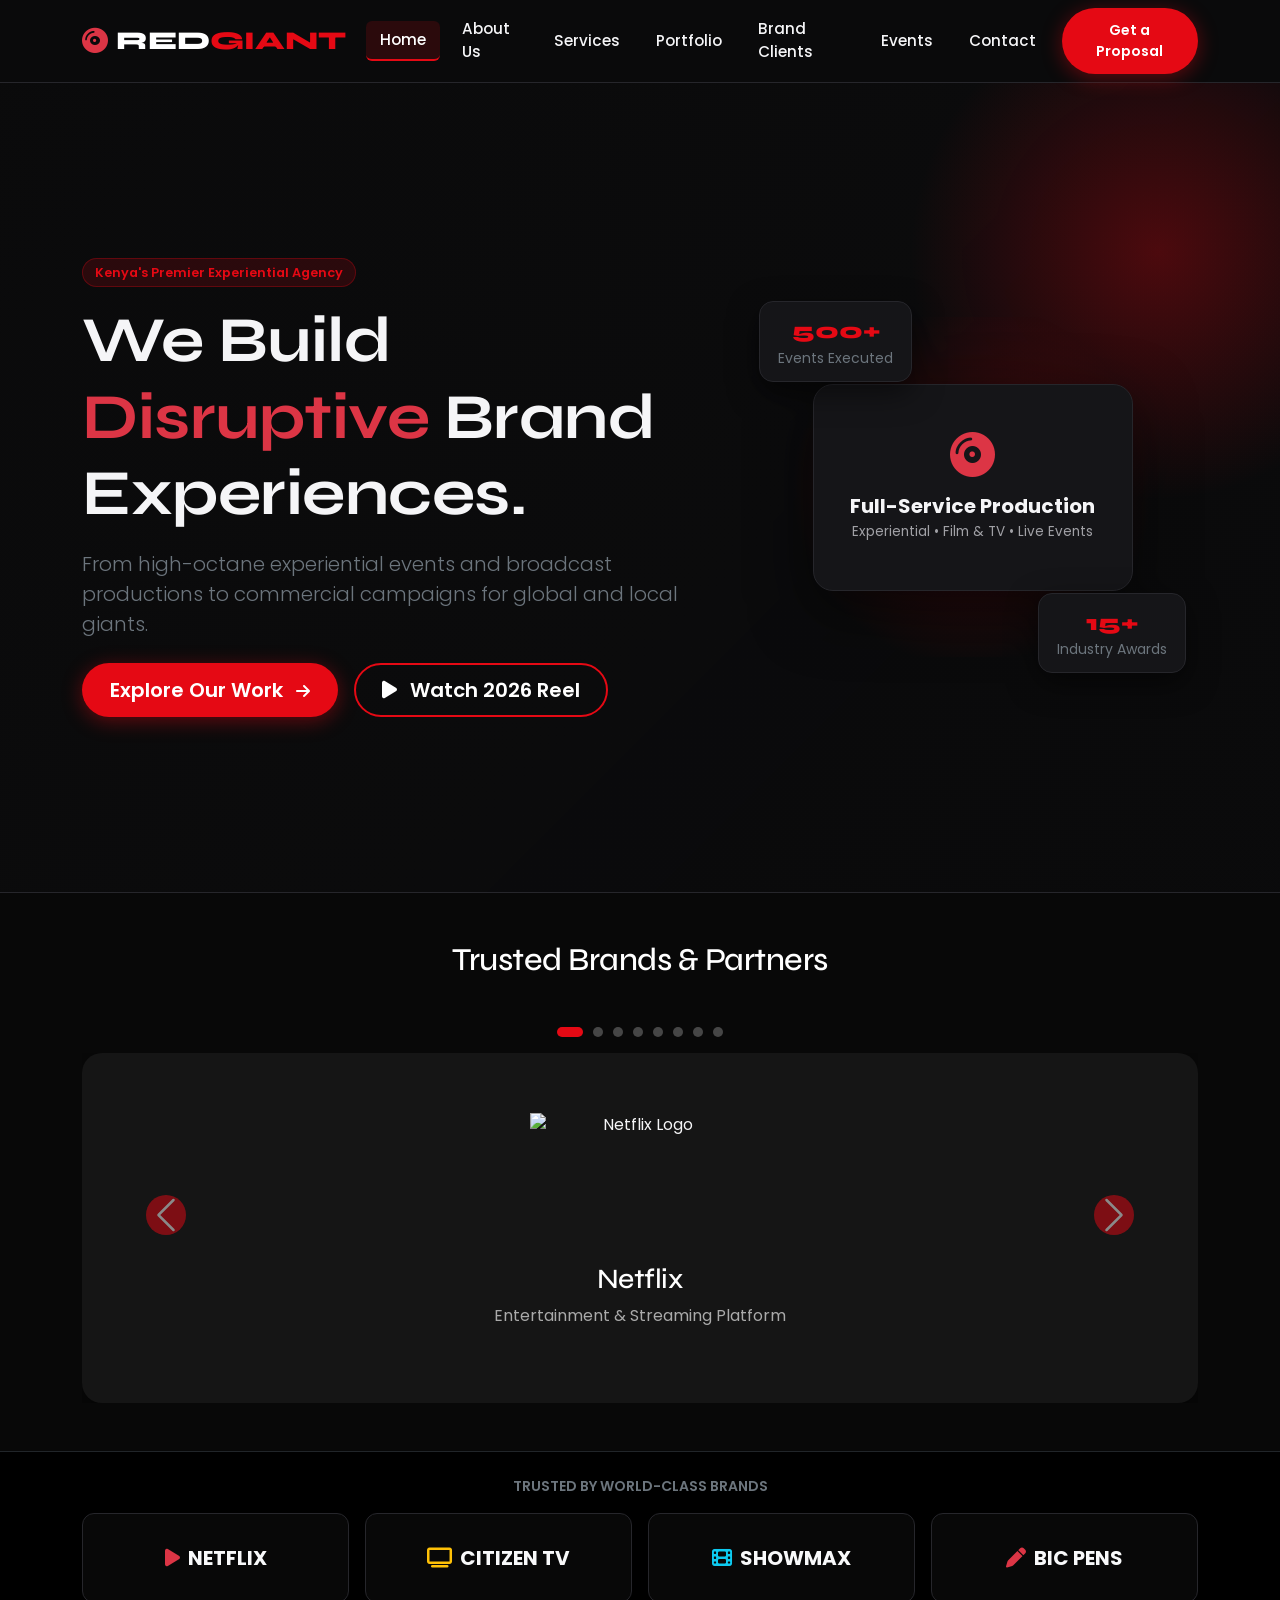
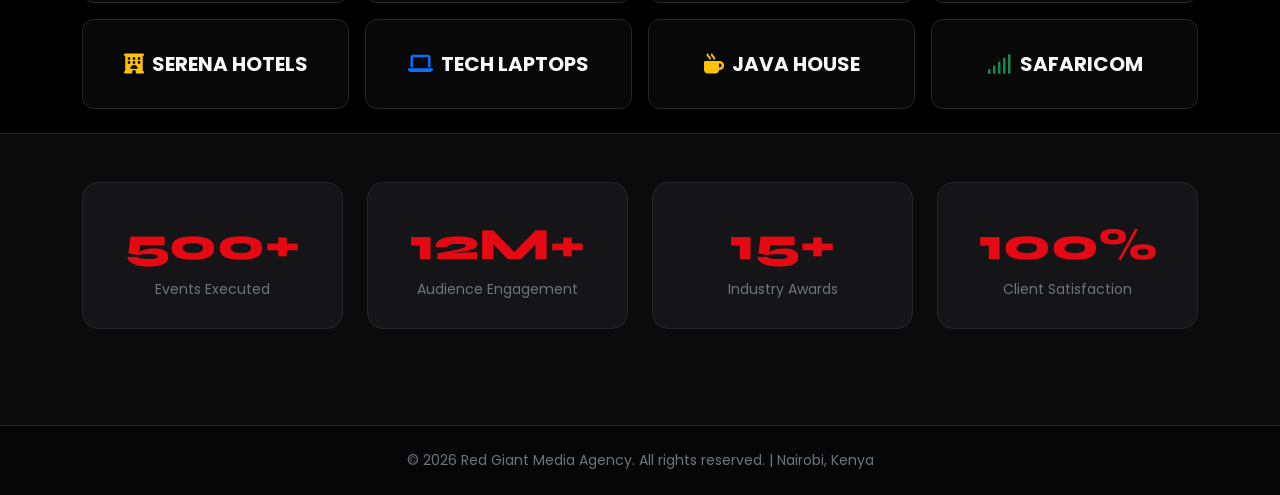
==== commit 0066795a: "added events section and improved the services" ====
--- a/index.html
+++ b/index.html
@@ -35,6 +35,7 @@
           <li class="nav-item"><a class="nav-link" id="nav-services" onclick="navigateTo('services')">Services</a></li>
           <li class="nav-item"><a class="nav-link" id="nav-portfolio" onclick="navigateTo('portfolio')">Portfolio</a></li>
           <li class="nav-item"><a class="nav-link" id="nav-clients" onclick="navigateTo('clients')">Brand Clients</a></li>
+          <li class="nav-item"><a class="nav-link" id="nav-events" href="events.html">Events</a></li>
           <li class="nav-item"><a class="nav-link" id="nav-contact" onclick="navigateTo('contact')">Contact</a></li>
           <li class="nav-item ms-lg-2 mt-2 mt-lg-0">
             <button class="btn btn-red btn-sm px-4" onclick="navigateTo('contact')">Get a Proposal</button>
@@ -96,7 +97,17 @@
     <section class="brands-section py-5">
       <div class="container">
         <h2 class="text-center text-white mb-5">Trusted Brands & Partners</h2>
-        <div id="brandCarousel" class="carousel slide" data-bs-ride="carousel">
+        <div id="brandCarousel" class="carousel slide carousel-fade" data-bs-ride="carousel">
+          <div class="carousel-indicators">
+            <button type="button" data-bs-target="#brandCarousel" data-bs-slide-to="0" class="active" aria-current="true" aria-label="Netflix"></button>
+            <button type="button" data-bs-target="#brandCarousel" data-bs-slide-to="1" aria-label="Citizen TV"></button>
+            <button type="button" data-bs-target="#brandCarousel" data-bs-slide-to="2" aria-label="BIC Pens"></button>
+            <button type="button" data-bs-target="#brandCarousel" data-bs-slide-to="3" aria-label="Serena Hotels"></button>
+            <button type="button" data-bs-target="#brandCarousel" data-bs-slide-to="4" aria-label="Showmax"></button>
+            <button type="button" data-bs-target="#brandCarousel" data-bs-slide-to="5" aria-label="Tech Laptops"></button>
+            <button type="button" data-bs-target="#brandCarousel" data-bs-slide-to="6" aria-label="Java House"></button>
+            <button type="button" data-bs-target="#brandCarousel" data-bs-slide-to="7" aria-label="Safaricom"></button>
+          </div>
           <div class="carousel-inner">
 
             <!-- Netflix -->
@@ -150,6 +161,24 @@
                 <img src="https://images.unsplash.com/photo-1496181133206-80ce9b88a853?w=800" alt="Technology Laptop">
                 <h4>Tech Laptops</h4>
                 <p>Modern Computing Solutions</p>
+              </div>
+            </div>
+
+            <!-- Java House -->
+            <div class="carousel-item">
+              <div class="brand-card">
+                <img src="https://images.unsplash.com/photo-1495474472287-4d71bcdd2085?w=800" alt="Java House">
+                <h4>Java House</h4>
+                <p>Coffee & Casual Dining Chain</p>
+              </div>
+            </div>
+
+            <!-- Safaricom -->
+            <div class="carousel-item">
+              <div class="brand-card">
+                <img src="https://images.unsplash.com/photo-1516387938699-a93567ec168e?w=800" alt="Safaricom">
+                <h4>Safaricom</h4>
+                <p>Telecommunications & Mobile Money</p>
               </div>
             </div>
 
@@ -170,13 +199,15 @@
     <div class="py-4 border-bottom border-top border-dark bg-black">
       <div class="container text-center">
         <p class="text-uppercase small text-secondary fw-semibold mb-3">Trusted by World-Class Brands</p>
-        <div class="row row-cols-2 row-cols-md-3 row-cols-lg-6 g-3 align-items-center">
+        <div class="row row-cols-2 row-cols-md-4 row-cols-lg-4 g-3 align-items-center">
           <div class="col"><div class="brand-logo-card"><strong class="fs-5 text-light"><i class="fa-solid fa-play text-danger me-1"></i> NETFLIX</strong></div></div>
           <div class="col"><div class="brand-logo-card"><strong class="fs-5 text-light"><i class="fa-solid fa-tv text-warning me-1"></i> CITIZEN TV</strong></div></div>
           <div class="col"><div class="brand-logo-card"><strong class="fs-5 text-light"><i class="fa-solid fa-film text-info me-1"></i> SHOWMAX</strong></div></div>
           <div class="col"><div class="brand-logo-card"><strong class="fs-5 text-light"><i class="fa-solid fa-pen text-danger me-1"></i> BIC PENS</strong></div></div>
           <div class="col"><div class="brand-logo-card"><strong class="fs-5 text-light"><i class="fa-solid fa-hotel text-warning me-1"></i> SERENA HOTELS</strong></div></div>
           <div class="col"><div class="brand-logo-card"><strong class="fs-5 text-light"><i class="fa-solid fa-laptop text-primary me-1"></i> TECH LAPTOPS</strong></div></div>
+          <div class="col"><div class="brand-logo-card"><strong class="fs-5 text-light"><i class="fa-solid fa-mug-hot text-warning me-1"></i> JAVA HOUSE</strong></div></div>
+          <div class="col"><div class="brand-logo-card"><strong class="fs-5 text-light"><i class="fa-solid fa-signal text-success me-1"></i> SAFARICOM</strong></div></div>
         </div>
       </div>
     </div>
@@ -284,45 +315,57 @@
 
     <div class="row g-4">
       <div class="col-md-6 col-lg-4">
-        <div class="custom-card">
-          <div class="text-danger fs-1 mb-3"><i class="fa-solid fa-bullhorn"></i></div>
+        <div class="service-card">
+          <span class="service-index">01</span>
+          <div class="service-icon-badge"><i class="fa-solid fa-bullhorn"></i></div>
+          <span class="service-tag">Brand Activation</span>
           <h4 class="fw-bold mb-3">Experiential Marketing</h4>
-          <p class="text-secondary small">Roadshows, mall pop-ups, bar activations, and disruptive street campaigns that create instant brand lovers.</p>
+          <p class="text-secondary small mb-0">Roadshows, mall pop-ups, bar activations, and disruptive street campaigns engineered to turn passersby into instant brand lovers.</p>
         </div>
       </div>
       <div class="col-md-6 col-lg-4">
-        <div class="custom-card">
-          <div class="text-danger fs-1 mb-3"><i class="fa-solid fa-video"></i></div>
+        <div class="service-card">
+          <span class="service-index">02</span>
+          <div class="service-icon-badge"><i class="fa-solid fa-video"></i></div>
+          <span class="service-tag">Production</span>
           <h4 class="fw-bold mb-3">Film & TV Production</h4>
-          <p class="text-secondary small">Full RED 8K camera workflow, aerial drone filming, documentaries, and high-impact TV commercials.</p>
+          <p class="text-secondary small mb-0">Full RED 8K camera workflow, aerial drone filming, documentaries, and high-impact television commercials shot to broadcast standard.</p>
         </div>
       </div>
       <div class="col-md-6 col-lg-4">
-        <div class="custom-card">
-          <div class="text-danger fs-1 mb-3"><i class="fa-solid fa-calendar-star"></i></div>
+        <div class="service-card">
+          <span class="service-index">03</span>
+          <div class="service-icon-badge"><i class="fa-solid fa-calendar-star"></i></div>
+          <span class="service-tag">Live Events</span>
           <h4 class="fw-bold mb-3">Corporate Events & Expos</h4>
-          <p class="text-secondary small">End-to-end planning, stage design, audiovisual engineering, lighting, and VIP management for summits.</p>
+          <p class="text-secondary small mb-0">End-to-end planning, stage design, audiovisual engineering, lighting, and VIP management for summits and conferences.</p>
         </div>
       </div>
       <div class="col-md-6 col-lg-4">
-        <div class="custom-card">
-          <div class="text-danger fs-1 mb-3"><i class="fa-solid fa-laptop-code"></i></div>
+        <div class="service-card">
+          <span class="service-index">04</span>
+          <div class="service-icon-badge"><i class="fa-solid fa-laptop-code"></i></div>
+          <span class="service-tag">Product Launch</span>
           <h4 class="fw-bold mb-3">Tech & Hardware Product Launches</h4>
-          <p class="text-secondary small">Keynotes, interactive tech booths, live streaming setup, and demo stations for laptop & consumer electronics brands.</p>
+          <p class="text-secondary small mb-0">Keynotes, interactive tech booths, live streaming setup, and hands-on demo stations for laptop and consumer electronics brands.</p>
         </div>
       </div>
       <div class="col-md-6 col-lg-4">
-        <div class="custom-card">
-          <div class="text-danger fs-1 mb-3"><i class="fa-solid fa-hotel"></i></div>
+        <div class="service-card">
+          <span class="service-index">05</span>
+          <div class="service-icon-badge"><i class="fa-solid fa-hotel"></i></div>
+          <span class="service-tag">Hospitality</span>
           <h4 class="fw-bold mb-3">Hospitality & Tourism Content</h4>
-          <p class="text-secondary small">Cinematic hotel walkthroughs, gourmet culinary video shoots, and lifestyle photography for resort brands.</p>
+          <p class="text-secondary small mb-0">Cinematic hotel walkthroughs, gourmet culinary video shoots, and lifestyle photography built for resort and travel brands.</p>
         </div>
       </div>
       <div class="col-md-6 col-lg-4">
-        <div class="custom-card">
-          <div class="text-danger fs-1 mb-3"><i class="fa-solid fa-microphone-lines"></i></div>
+        <div class="service-card">
+          <span class="service-index">06</span>
+          <div class="service-icon-badge"><i class="fa-solid fa-microphone-lines"></i></div>
+          <span class="service-tag">Audio</span>
           <h4 class="fw-bold mb-3">Sound & Podcast Studio</h4>
-          <p class="text-secondary small">Acoustically tuned sound stages for podcasts, voiceovers, radio jingles, and broadcast audio mixing.</p>
+          <p class="text-secondary small mb-0">Acoustically tuned sound stages for podcasts, voiceovers, radio jingles, and full broadcast-grade audio mixing.</p>
         </div>
       </div>
     </div>
@@ -338,11 +381,20 @@
       <p class="text-secondary">Selected campaigns produced for market leaders.</p>
     </div>
 
+    <div class="filter-bar mb-5">
+      <button type="button" class="filter-btn active" data-filter="all">All Work</button>
+      <button type="button" class="filter-btn" data-filter="experiential">Experiential</button>
+      <button type="button" class="filter-btn" data-filter="film-tv">Film & TV</button>
+      <button type="button" class="filter-btn" data-filter="corporate">Corporate</button>
+      <button type="button" class="filter-btn" data-filter="hospitality">Hospitality</button>
+    </div>
+
     <div class="row g-4">
-      <div class="col-md-6 col-lg-4">
+      <div class="col-md-6 col-lg-4 portfolio-item" data-category="experiential">
         <div class="custom-card">
           <div class="card-img-wrapper mb-3">
             <img src="https://images.unsplash.com/photo-1522869635100-9f4c5e86aa37?q=80&w=800&auto=format&fit=crop" alt="Netflix African Original Launch">
+            <div class="portfolio-overlay"><span class="portfolio-view-btn"><i class="fa-solid fa-eye"></i></span></div>
           </div>
           <span class="brand-badge mb-2 d-inline-block">Netflix</span>
           <h5 class="fw-bold">African Original Premiere</h5>
@@ -350,10 +402,11 @@
         </div>
       </div>
 
-      <div class="col-md-6 col-lg-4">
+      <div class="col-md-6 col-lg-4 portfolio-item" data-category="film-tv">
         <div class="custom-card">
           <div class="card-img-wrapper mb-3">
             <img src="https://images.unsplash.com/photo-1598899134739-24c46f58b8c0?q=80&w=800&auto=format&fit=crop" alt="Citizen TV Studio Design">
+            <div class="portfolio-overlay"><span class="portfolio-view-btn"><i class="fa-solid fa-eye"></i></span></div>
           </div>
           <span class="brand-badge mb-2 d-inline-block">Citizen TV</span>
           <h5 class="fw-bold">Prime Time Broadcast Production</h5>
@@ -361,10 +414,11 @@
         </div>
       </div>
 
-      <div class="col-md-6 col-lg-4">
+      <div class="col-md-6 col-lg-4 portfolio-item" data-category="film-tv">
         <div class="custom-card">
           <div class="card-img-wrapper mb-3">
             <img src="https://images.unsplash.com/photo-1517245386807-bb43f82c33c4?q=80&w=800&auto=format&fit=crop" alt="Showmax Drama Series">
+            <div class="portfolio-overlay"><span class="portfolio-view-btn"><i class="fa-solid fa-eye"></i></span></div>
           </div>
           <span class="brand-badge mb-2 d-inline-block">Showmax</span>
           <h5 class="fw-bold">Drama Series Commercial Trailer</h5>
@@ -372,10 +426,11 @@
         </div>
       </div>
 
-      <div class="col-md-6 col-lg-4">
+      <div class="col-md-6 col-lg-4 portfolio-item" data-category="experiential">
         <div class="custom-card">
           <div class="card-img-wrapper mb-3">
             <img src="https://images.unsplash.com/photo-1583485088034-697b5bc54ccd?q=80&w=800&auto=format&fit=crop" alt="BIC Biro Campus Activation">
+            <div class="portfolio-overlay"><span class="portfolio-view-btn"><i class="fa-solid fa-eye"></i></span></div>
           </div>
           <span class="brand-badge mb-2 d-inline-block">BIC Biro Pens</span>
           <h5 class="fw-bold">National Campus Tour Activation</h5>
@@ -383,10 +438,11 @@
         </div>
       </div>
 
-      <div class="col-md-6 col-lg-4">
+      <div class="col-md-6 col-lg-4 portfolio-item" data-category="hospitality">
         <div class="custom-card">
           <div class="card-img-wrapper mb-3">
             <img src="https://images.unsplash.com/photo-1566073771259-6a8506099945?q=80&w=800&auto=format&fit=crop" alt="Grand Hotel Launch">
+            <div class="portfolio-overlay"><span class="portfolio-view-btn"><i class="fa-solid fa-eye"></i></span></div>
           </div>
           <span class="brand-badge mb-2 d-inline-block">Serena & Luxury Hotels</span>
           <h5 class="fw-bold">Resort & Culinary Showcase</h5>
@@ -394,10 +450,11 @@
         </div>
       </div>
 
-      <div class="col-md-6 col-lg-4">
+      <div class="col-md-6 col-lg-4 portfolio-item" data-category="corporate">
         <div class="custom-card">
           <div class="card-img-wrapper mb-3">
             <img src="https://images.unsplash.com/photo-1525547719571-a2d4ac8945e2?q=80&w=800&auto=format&fit=crop" alt="Laptop Brand Launch">
+            <div class="portfolio-overlay"><span class="portfolio-view-btn"><i class="fa-solid fa-eye"></i></span></div>
           </div>
           <span class="brand-badge mb-2 d-inline-block">Pro Laptop Series</span>
           <h5 class="fw-bold">Next-Gen Laptop Launch Expo</h5>
@@ -649,6 +706,15 @@
       alert('Thank you for contacting Red Giant Media Agency! Our team will reach out within 2 hours.');
       event.target.reset();
     }
+
+    // Deep-link support (e.g. events.html links to index.html#contact)
+    document.addEventListener('DOMContentLoaded', function () {
+      const validPages = ['home', 'about', 'services', 'portfolio', 'clients', 'contact'];
+      const hash = window.location.hash.replace('#', '');
+      if (validPages.includes(hash)) {
+        navigateTo(hash);
+      }
+    });
   </script>
 
   <!-- Hero Enhancements (rotating headline word) -->
--- a/style.css
+++ b/style.css
@@ -478,4 +478,288 @@
   font-weight: 800;
   font-size: 1.4rem;
   color: var(--primary-red);
+}
+
+/* ===================================================================
+   SPRINT 2: SERVICE CARDS
+=================================================================== */
+.service-card {
+  position: relative;
+  background: var(--bg-card);
+  border: 1px solid var(--border-color);
+  border-radius: 18px;
+  padding: 36px 30px;
+  height: 100%;
+  overflow: hidden;
+  transition: all .35s cubic-bezier(.4,0,.2,1);
+}
+
+.service-card::before {
+  content: '';
+  position: absolute;
+  top: 0; left: 0; right: 0;
+  height: 3px;
+  background: linear-gradient(90deg, var(--primary-red), var(--accent-gold));
+  transform: scaleX(0);
+  transform-origin: left;
+  transition: transform .4s ease;
+}
+
+.service-card:hover {
+  transform: translateY(-8px);
+  border-color: var(--primary-red);
+  box-shadow: 0 20px 45px rgba(0,0,0,.55);
+}
+
+.service-card:hover::before {
+  transform: scaleX(1);
+}
+
+.service-icon-badge {
+  width: 64px;
+  height: 64px;
+  display: flex;
+  align-items: center;
+  justify-content: center;
+  border-radius: 16px;
+  background: rgba(229,9,20,0.12);
+  color: var(--primary-red);
+  font-size: 1.6rem;
+  margin-bottom: 22px;
+  transition: all .35s ease;
+}
+
+.service-card:hover .service-icon-badge {
+  background: var(--primary-red);
+  color: #fff;
+  transform: rotate(-8deg) scale(1.08);
+}
+
+.service-tag {
+  text-transform: uppercase;
+  letter-spacing: 1px;
+  font-size: .7rem;
+  font-weight: 700;
+  color: var(--accent-gold);
+  margin-bottom: 8px;
+  display: block;
+}
+
+.service-index {
+  position: absolute;
+  top: 22px;
+  right: 26px;
+  font-family: 'Syne', sans-serif;
+  font-weight: 800;
+  font-size: 2.4rem;
+  color: rgba(255,255,255,0.05);
+  line-height: 1;
+  pointer-events: none;
+}
+
+@media (prefers-reduced-motion: reduce) {
+  .service-card, .service-icon-badge {
+    transition: none;
+  }
+}
+
+/* ===================================================================
+   SPRINT 2: PORTFOLIO FILTER + CARD OVERLAY
+=================================================================== */
+.filter-bar {
+  display: flex;
+  flex-wrap: wrap;
+  gap: 10px;
+  justify-content: center;
+}
+
+.filter-btn {
+  background: transparent;
+  border: 1px solid var(--border-color);
+  color: var(--text-muted);
+  padding: 9px 22px;
+  border-radius: 50px;
+  font-size: .85rem;
+  font-weight: 600;
+  transition: all .3s ease;
+}
+
+.filter-btn:hover {
+  border-color: var(--primary-red);
+  color: #fff;
+}
+
+.filter-btn.active {
+  background: var(--primary-red);
+  border-color: var(--primary-red);
+  color: #fff;
+  box-shadow: 0 6px 20px rgba(229,9,20,.4);
+}
+
+.portfolio-item {
+  transition: opacity .3s ease, transform .3s ease;
+}
+
+.portfolio-item.is-hidden {
+  opacity: 0;
+  transform: scale(.92);
+  pointer-events: none;
+  position: absolute;
+  visibility: hidden;
+}
+
+.portfolio-overlay {
+  position: absolute;
+  inset: 0;
+  background: linear-gradient(0deg, rgba(0,0,0,.85) 0%, rgba(0,0,0,.05) 65%);
+  display: flex;
+  align-items: flex-end;
+  justify-content: flex-end;
+  padding: 16px;
+  opacity: 0;
+  transition: opacity .35s ease;
+}
+
+.custom-card:hover .portfolio-overlay {
+  opacity: 1;
+}
+
+.portfolio-view-btn {
+  width: 44px;
+  height: 44px;
+  border-radius: 50%;
+  background: var(--primary-red);
+  color: #fff;
+  display: flex;
+  align-items: center;
+  justify-content: center;
+  box-shadow: 0 8px 20px rgba(229,9,20,.5);
+}
+
+@media (prefers-reduced-motion: reduce) {
+  .portfolio-item {
+    transition: none;
+  }
+}
+
+/* ===================================================================
+   SPRINT 2: BRAND CAROUSEL INDICATORS
+=================================================================== */
+.carousel-indicators {
+  position: static;
+  margin-top: 28px;
+}
+
+.carousel-indicators [data-bs-target] {
+  width: 10px;
+  height: 10px;
+  border-radius: 50%;
+  background-color: rgba(255,255,255,.25);
+  border: none;
+  opacity: 1;
+  margin: 0 5px;
+  transition: all .3s ease;
+}
+
+.carousel-indicators .active {
+  background-color: var(--primary-red);
+  width: 26px;
+  border-radius: 6px;
+}
+
+/* ===================================================================
+   SPRINT 2: EVENTS PAGE
+=================================================================== */
+.hero-section-sm {
+  min-height: 60vh;
+}
+
+.hero-section-events {
+  background: linear-gradient(135deg, rgba(11,11,12,0.88) 0%, rgba(11,11,12,0.96) 100%),
+              url('https://images.unsplash.com/photo-1492684223066-81342ee5ff30?q=80&w=1600&auto=format&fit=crop') center/cover no-repeat;
+}
+
+.event-card-date {
+  position: absolute;
+  top: 14px;
+  left: 14px;
+  z-index: 2;
+  background: var(--primary-red);
+  color: #fff;
+  border-radius: 12px;
+  padding: 8px 14px;
+  text-align: center;
+  font-family: 'Syne', sans-serif;
+  box-shadow: 0 8px 20px rgba(229,9,20,.5);
+}
+
+.event-card-date .day {
+  font-size: 1.3rem;
+  font-weight: 800;
+  line-height: 1;
+}
+
+.event-card-date .month {
+  font-size: .68rem;
+  text-transform: uppercase;
+  letter-spacing: 1px;
+}
+
+.event-meta {
+  display: flex;
+  flex-wrap: wrap;
+  gap: 14px;
+  color: var(--text-muted);
+  font-size: .82rem;
+  margin: 10px 0 14px;
+}
+
+.gallery-item {
+  position: relative;
+  border-radius: 14px;
+  overflow: hidden;
+  aspect-ratio: 4 / 3;
+}
+
+.gallery-item img {
+  width: 100%;
+  height: 100%;
+  object-fit: cover;
+  transition: transform .5s ease;
+}
+
+.gallery-item:hover img {
+  transform: scale(1.08);
+}
+
+.gallery-overlay {
+  position: absolute;
+  inset: 0;
+  background: linear-gradient(0deg, rgba(0,0,0,.85) 0%, rgba(0,0,0,0) 55%);
+  display: flex;
+  align-items: flex-end;
+  padding: 16px;
+  opacity: 0;
+  transition: opacity .35s ease;
+}
+
+.gallery-item:hover .gallery-overlay {
+  opacity: 1;
+}
+
+@media (prefers-reduced-motion: reduce) {
+  .gallery-item img, .gallery-overlay {
+    transition: none;
+  }
+}
+
+.cta-banner {
+  position: relative;
+  background: linear-gradient(135deg, rgba(229,9,20,.16), rgba(11,11,12,.92)),
+              url('https://images.unsplash.com/photo-1540575467063-178a50c2df87?q=80&w=1600&auto=format&fit=crop') center/cover no-repeat;
+  border-radius: 24px;
+  border: 1px solid var(--border-color);
+  padding: 64px 32px;
+  text-align: center;
+  overflow: hidden;
 }
